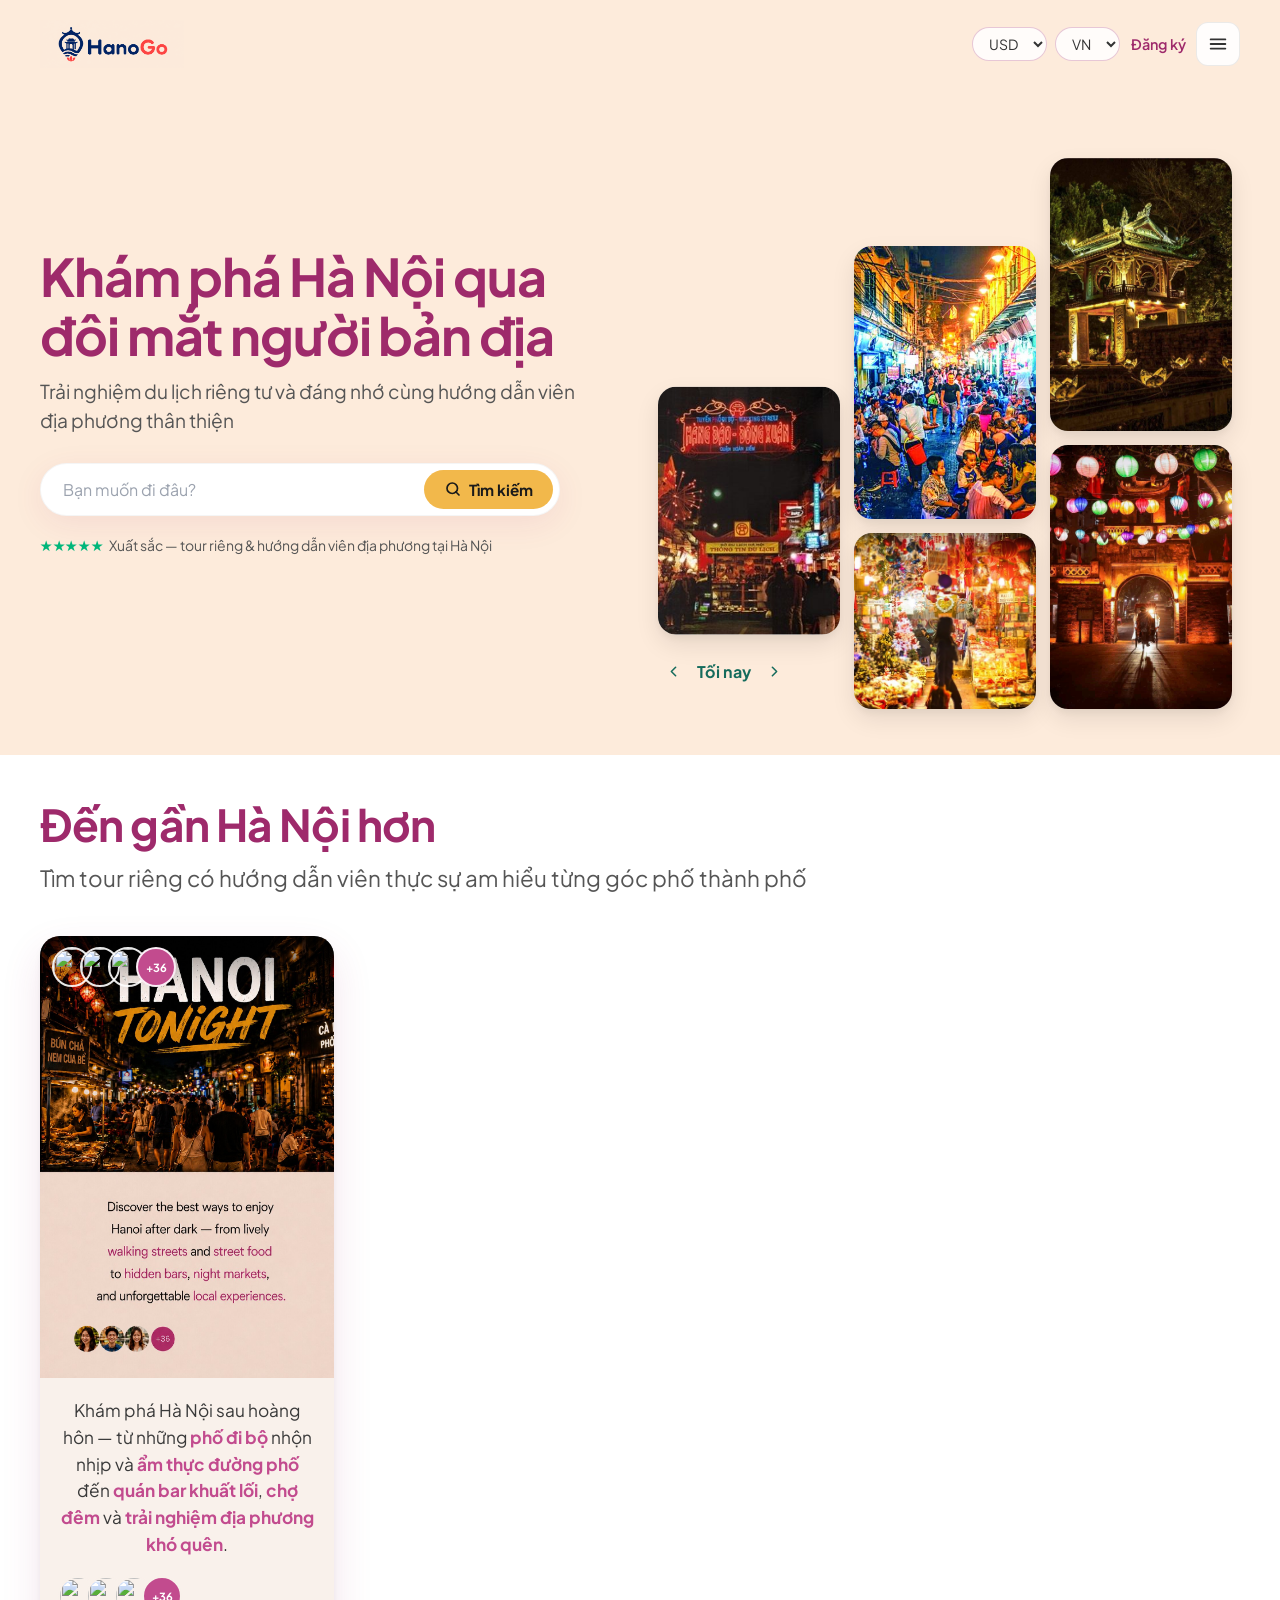
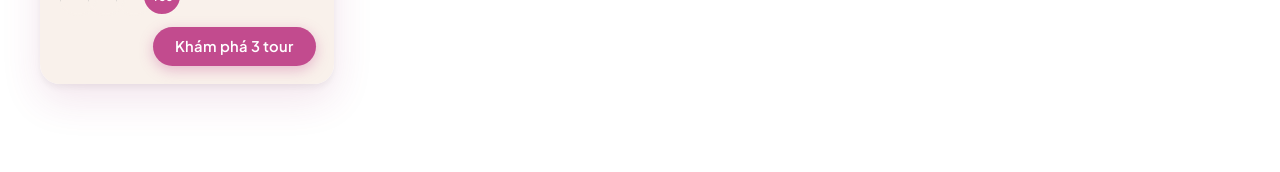
==== tourist/landing-pro1-vi.html @ 5912dd54 "Add Tourguide folder" ====
<!DOCTYPE html>
<html lang="vi">
  <head>
    <meta charset="UTF-8" />
    <meta name="viewport" content="width=device-width, initial-scale=1.0" />
    <title>Trải nghiệm địa phương Hà Nội | Tourguide</title>
    <link rel="preconnect" href="https://fonts.googleapis.com" />
    <link rel="preconnect" href="https://fonts.gstatic.com" crossorigin />
    <link
      href="https://fonts.googleapis.com/css2?family=Cormorant+Garamond:wght@600;700&family=Plus+Jakarta+Sans:wght@400;600;700&display=swap"
      rel="stylesheet"
    />
    <link rel="stylesheet" href="styles/landing-pro1.css" />
  </head>
  <body>
    <div id="wl-drawer" class="wl-drawer" aria-hidden="true">
      <div class="wl-drawer__panel" role="dialog" aria-label="Menu">
        <button type="button" class="wl-drawer__close" data-drawer-close>Đóng</button>
        <nav aria-label="Phụ">
          <a href="../tours.html">Tours</a>
          <a href="../contact.html">Liên hệ</a>
          <a href="../index.html">Trang chính (VI)</a>
          <a href="../index-en.html">Trang chính (EN)</a>
        </nav>
      </div>
    </div>

    <div class="wl-page">
      <header class="wl-header">
        <div class="wl-header__bar">
          <a class="wl-logo" href="../index.html" aria-label="Tourguide trang chủ">
            <img src="../logogoctrai/logo1.png" alt="Tourguide" width="180" height="48" />
          </a>
          <div class="wl-header__actions">
            <label class="visually-hidden" for="wl-currency">Tiền tệ</label>
            <select id="wl-currency" class="wl-currency" aria-label="Tiền tệ">
              <option value="usd">USD</option>
              <option value="eur">EUR</option>
              <option value="vnd">VND</option>
            </select>
            <label class="visually-hidden" for="wl-language">Ngôn ngữ</label>
            <select id="wl-language" class="wl-currency wl-language" aria-label="Ngôn ngữ">
              <option value="vn" selected>VN</option>
              <option value="en">EN</option>
            </select>
            <a class="wl-signup" href="../contact.html">Đăng ký</a>
            <button
              type="button"
              class="wl-menu-btn"
              aria-label="Mở menu"
              data-drawer-open
            >
              <svg viewBox="0 0 24 24" fill="none" stroke="currentColor" stroke-width="2" aria-hidden="true">
                <path d="M4 7h16M4 12h16M4 17h16" stroke-linecap="round" />
              </svg>
            </button>
          </div>
        </div>
      </header>

      <main class="wl-hero">
        <div class="wl-hero__top">
          <div class="wl-hero__grid">
          <div class="wl-hero__copy">
            <h1 class="wl-hero__title">Khám phá Hà Nội qua đôi mắt người bản địa</h1>
            <p class="wl-hero__lead">
              Trải nghiệm du lịch riêng tư và đáng nhớ cùng hướng dẫn viên địa phương thân thiện
            </p>
            <form class="wl-search" action="../tours.html" method="get" role="search">
              <input
                type="search"
                name="q"
                placeholder="Bạn muốn đi đâu?"
                aria-label="Tìm điểm đến"
                autocomplete="off"
              />
              <button type="submit" class="wl-search__btn">
                <svg viewBox="0 0 24 24" fill="none" stroke="currentColor" stroke-width="2.25" aria-hidden="true">
                  <circle cx="11" cy="11" r="7" />
                  <path d="M20 20l-4.3-4.3" stroke-linecap="round" />
                </svg>
                Tìm kiếm
              </button>
            </form>
            <p class="wl-trust">
              <span class="wl-trust__stars" aria-hidden="true">★★★★★</span>
              <span>Xuất sắc — tour riêng &amp; hướng dẫn viên địa phương tại Hà Nội</span>
            </p>
          </div>

          <div class="wl-visual" data-time-collage>
            <div class="wl-collage">
              <div class="wl-collage__media wl-collage__media--c1">
                <img data-collage-img src="../image/toinay/hn1.jpeg" alt="" />
              </div>
              <div class="wl-collage__mid-col">
                <div class="wl-collage__media wl-collage__media--c2t">
                  <img data-collage-img src="../image/toinay/hn2.jpg" alt="" />
                </div>
                <div class="wl-collage__media wl-collage__media--c2b">
                  <img data-collage-img src="../image/toinay/hn3.jpg" alt="" />
                </div>
              </div>
              <div class="wl-collage__media wl-collage__media--c3t">
                <img data-collage-img src="../image/toinay/hn4.jpg" alt="" />
              </div>
              <div class="wl-collage__media wl-collage__media--c3b">
                <img data-collage-img src="../image/toinay/hn5.jpg" alt="" />
              </div>
              <div class="wl-loc" role="group" aria-label="Chọn theo thời gian">
                <button type="button" class="wl-loc__chev" data-time-prev aria-label="Mục thời gian trước">
                  <svg viewBox="0 0 24 24" fill="none" stroke="currentColor" stroke-width="2.2" aria-hidden="true">
                    <path d="M15 18l-6-6 6-6" stroke-linecap="round" stroke-linejoin="round" />
                  </svg>
                </button>
                <span id="wl-time-label" class="wl-loc__label">Tối nay</span>
                <button type="button" class="wl-loc__chev" data-time-next aria-label="Mục thời gian kế">
                  <svg viewBox="0 0 24 24" fill="none" stroke="currentColor" stroke-width="2.2" aria-hidden="true">
                    <path d="M9 18l6-6-6-6" stroke-linecap="round" stroke-linejoin="round" />
                  </svg>
                </button>
              </div>
            </div>
          </div>
        </div>
        </div>

        <div class="wl-hero__bottom">
        <section class="wl-slogan" aria-labelledby="wl-slogan-heading">
          <h2 id="wl-slogan-heading" class="wl-slogan__title">Đến gần Hà Nội hơn</h2>
          <p class="wl-slogan__lead">
            Tìm tour riêng có hướng dẫn viên thực sự am hiểu từng góc phố thành phố
          </p>
        </section>

        <div class="wl-cards-row">
          <section class="wl-ct7" aria-label="Hà Nội tối nay — khung cảnh HN7">
            <article class="wl-ct7__card">
              <div class="wl-ct7__media">
                <div class="wl-ct7__top-bar">
                  <div class="wl-ct7__avatars">
                    <img src="https://i.pravatar.cc/80?img=47" alt="" width="40" height="40" />
                    <img src="https://i.pravatar.cc/80?img=33" alt="" width="40" height="40" />
                    <img src="https://i.pravatar.cc/80?img=45" alt="" width="40" height="40" />
                    <span class="wl-ct7__avatar-more" aria-hidden="true">+36</span>
                  </div>
                </div>
                <img
                  class="wl-ct7__img"
                  src="../image/toinay/hn7.jpg"
                  alt="Hà Nội về đêm — phố đèn, nhịp tối"
                  width="640"
                  height="800"
                />
              </div>
              <div class="wl-ct7__body">
                <p class="wl-ct7__copy">
                  Khám phá Hà Nội sau hoàng hôn — từ những
                  <strong>phố đi bộ</strong> nhộn nhịp và <strong>ẩm thực đường phố</strong> đến
                  <strong>quán bar khuất lối</strong>, <strong>chợ đêm</strong> và
                  <strong>trải nghiệm địa phương khó quên</strong>.
                </p>
                <div class="wl-ct7__footer">
                  <div class="wl-ct7__avatars">
                    <img src="https://i.pravatar.cc/80?img=22" alt="" width="40" height="40" />
                    <img src="https://i.pravatar.cc/80?img=36" alt="" width="40" height="40" />
                    <img src="https://i.pravatar.cc/80?img=41" alt="" width="40" height="40" />
                    <span class="wl-ct7__avatar-more" aria-hidden="true">+36</span>
                  </div>
                  <a class="wl-ct7__btn" href="../../Tourguide/explore-hn7-tonight-vi.html">Khám phá 3 tour</a>
                </div>
              </div>
            </article>
          </section>
        </div>

        </div>
      </main>

    </div>

    <style>
      .visually-hidden {
        position: absolute;
        width: 1px;
        height: 1px;
        padding: 0;
        margin: -1px;
        overflow: hidden;
        clip: rect(0, 0, 0, 0);
        white-space: nowrap;
        border: 0;
      }
    </style>
    <script>
      (function () {
        var drawer = document.getElementById("wl-drawer");
        var openBtn = document.querySelector("[data-drawer-open]");
        var closeBtn = drawer && drawer.querySelector("[data-drawer-close]");
        if (!drawer || !openBtn || !closeBtn) return;
        function openDrawer() {
          drawer.classList.add("is-open");
          drawer.setAttribute("aria-hidden", "false");
        }
        function closeDrawer() {
          drawer.classList.remove("is-open");
          drawer.setAttribute("aria-hidden", "true");
        }
        openBtn.addEventListener("click", openDrawer);
        closeBtn.addEventListener("click", closeDrawer);
        drawer.addEventListener("click", function (e) {
          if (e.target === drawer) closeDrawer();
        });
        document.addEventListener("keydown", function (e) {
          if (e.key === "Escape") closeDrawer();
        });
      })();
    </script>
    <script>
      (function () {
        var langSel = document.getElementById("wl-language");
        if (!langSel) return;
        langSel.addEventListener("change", function () {
          if (langSel.value === "en") {
            window.location.href = "landing-pro1.html";
          }
        });
      })();
    </script>
    <script src="scripts/time-collage-vi.js"></script>
  </body>
</html>
---- tourist/styles/landing-pro1.css ----
/* Withlocals-inspired landing — colors match reference: cream bg, magenta headline */

:root {
  /* Sampled from logo1.png border — matches logo canvas so no visible seam */
  --wl-cream: #fdebdb;
  --wl-magenta: #9e2a6b;
  --wl-body: #555555;
  --wl-search-bg: #ffffff;
  --wl-placeholder: #9ca3af;
  --wl-gold: #f2b84b;
  --wl-gold-text: #1a1a1a;
  --wl-pin: #2d8a5c;
  /* Location strip (withlocals-style Amsterdam bar): dark green text + chevrons */
  --wl-loc-green: #156b5c;
  --wl-ct7-cream: #f9f1eb;
  --wl-cta-pill: #c24b8e;
  /* Thẻ promo dưới slogan (HN7, ~70% width gốc) */
  --wl-promo-card-max: 294px;
}

*,
*::before,
*::after {
  box-sizing: border-box;
}

body {
  margin: 0;
  font-family: "Plus Jakarta Sans", system-ui, -apple-system, "Segoe UI", Roboto, sans-serif;
  color: var(--wl-body);
  background: var(--wl-cream);
  min-height: 100vh;
}

.wl-page {
  min-height: 100vh;
  display: flex;
  flex-direction: column;
}

/* Header */
.wl-header {
  position: relative;
  z-index: 10;
  padding: 1rem 1.5rem 0;
}

@media (min-width: 900px) {
  .wl-header {
    padding: 1.25rem 2.5rem 0;
  }
}

.wl-header__bar {
  max-width: 1280px;
  margin: 0 auto;
  display: flex;
  align-items: center;
  justify-content: space-between;
  gap: 1rem;
}

.wl-logo {
  display: flex;
  align-items: center;
  text-decoration: none;
  color: inherit;
  flex-shrink: 0;
}

.wl-logo img {
  display: block;
  height: clamp(36px, 5vw, 48px);
  width: auto;
  object-fit: contain;
}

.wl-header__actions {
  display: flex;
  align-items: center;
  gap: 0.65rem;
}

.wl-currency {
  border: 1px solid rgba(158, 42, 107, 0.25);
  background: rgba(255, 255, 255, 0.85);
  border-radius: 999px;
  padding: 0.4rem 0.75rem;
  font: inherit;
  font-size: 0.875rem;
  color: #333;
  cursor: pointer;
}

.wl-signup {
  font-size: 0.9rem;
  font-weight: 600;
  color: var(--wl-magenta);
  text-decoration: none;
  white-space: nowrap;
}

.wl-language {
  margin-left: calc(8px - 0.65rem);
}

.wl-language option {
  background: #ffffff;
  color: #333;
}

.wl-language option:checked {
  background: var(--wl-magenta);
  color: #ffffff;
}

.wl-signup:hover {
  text-decoration: underline;
}

.wl-menu-btn {
  display: inline-flex;
  align-items: center;
  justify-content: center;
  width: 44px;
  height: 44px;
  border-radius: 12px;
  border: 1px solid rgba(0, 0, 0, 0.08);
  background: rgba(255, 255, 255, 0.9);
  cursor: pointer;
  color: #333;
}

.wl-menu-btn:hover {
  background: #fff;
}

.wl-menu-btn svg {
  width: 22px;
  height: 22px;
}

/* Hero: phần trên nền kem; từ slogan trở xuống nền trắng thuần */
.wl-hero {
  flex: 1;
  display: flex;
  flex-direction: column;
  padding: 0;
  background: transparent;
}

.wl-hero__top {
  background: var(--wl-cream);
  padding: 1.75rem 1.5rem 2.5rem;
}

.wl-hero__bottom {
  flex: 1;
  background: #ffffff;
  padding: 1.5rem 1.5rem 3rem;
}

@media (min-width: 900px) {
  .wl-hero__top {
    padding: 2.5rem 2.5rem 3rem;
  }

  .wl-hero__bottom {
    padding: 1.75rem 2.5rem 4rem;
  }
}

.wl-hero__grid {
  max-width: 1280px;
  margin: 0 auto;
  display: grid;
  gap: 2.5rem;
  align-items: center;
}

@media (min-width: 900px) {
  .wl-hero__grid {
    grid-template-columns: minmax(0, 1fr) minmax(320px, 1.05fr);
    gap: 3rem;
  }
}

.wl-hero__copy {
  max-width: 560px;
}

.wl-hero__title {
  margin: 0 0 0.85rem;
  font-size: clamp(2rem, 4.5vw, 3.25rem);
  font-weight: 700;
  line-height: 1.12;
  letter-spacing: -0.02em;
  color: var(--wl-magenta);
}

/* Second slogan line: same role as reference sub-headline (dark grey, not magenta) */
.wl-hero__lead {
  margin: 0 0 1.75rem;
  font-size: clamp(1.05rem, 1.5vw, 1.35rem);
  font-weight: 400;
  line-height: 1.5;
  color: var(--wl-body);
  max-width: 28em;
}

.wl-search {
  display: flex;
  align-items: stretch;
  background: var(--wl-search-bg);
  border-radius: 999px;
  padding: 0.35rem 0.35rem 0.35rem 1.25rem;
  box-shadow: 0 8px 32px rgba(158, 42, 107, 0.08);
  border: 1px solid rgba(0, 0, 0, 0.04);
  max-width: 520px;
}

.wl-search input {
  flex: 1;
  min-width: 0;
  border: 0;
  background: transparent;
  font: inherit;
  font-size: 1rem;
  color: #222;
  outline: none;
}

.wl-search input::placeholder {
  color: var(--wl-placeholder);
}

.wl-search__btn {
  display: inline-flex;
  align-items: center;
  gap: 0.45rem;
  border: 0;
  border-radius: 999px;
  padding: 0.65rem 1.25rem;
  background: var(--wl-gold);
  color: var(--wl-gold-text);
  font: inherit;
  font-weight: 700;
  font-size: 0.95rem;
  cursor: pointer;
  white-space: nowrap;
}

.wl-search__btn:hover {
  filter: brightness(1.03);
}

.wl-search__btn svg {
  width: 18px;
  height: 18px;
  flex-shrink: 0;
}

.wl-trust {
  margin-top: 1.25rem;
  font-size: 0.875rem;
  color: var(--wl-body);
  display: flex;
  flex-wrap: wrap;
  align-items: center;
  gap: 0.35rem;
}

.wl-trust__stars {
  color: #00b67a;
  letter-spacing: 0.05em;
}

/* Slogan trong dải trắng */
.wl-slogan {
  max-width: 1280px;
  margin: 0 auto;
  padding: 0.75rem 0 2rem;
}

@media (min-width: 900px) {
  .wl-slogan {
    padding: 1rem 0 2.25rem;
  }
}

.wl-slogan__title {
  margin: 0 0 0.75rem;
  font-size: clamp(1.95rem, 3.6vw, 2.75rem);
  font-weight: 700;
  line-height: 1.14;
  letter-spacing: -0.02em;
  color: var(--wl-magenta);
}

.wl-slogan__lead {
  margin: 0;
  max-width: 36em;
  font-size: clamp(1.15rem, 1.9vw, 1.4rem);
  font-weight: 400;
  line-height: 1.55;
  color: var(--wl-body);
}

/* Promo row: một thẻ ảnh + nút Explore (HN7) */
.wl-cards-row {
  max-width: 1280px;
  margin: 0 auto;
  display: grid;
  grid-template-columns: minmax(0, var(--wl-promo-card-max));
  gap: clamp(1rem, 2.5vw, 1.75rem);
  align-items: start;
  justify-content: start;
  padding: 0.25rem 0 1.5rem;
}

.wl-cards-row > .wl-ct7 {
  margin: 0;
  padding: 0;
  min-width: 0;
  display: flex;
  flex-direction: column;
}

.wl-cards-row .wl-ct7__card {
  flex: 0 1 auto;
  min-height: 0;
}

.wl-ct7 {
  max-width: none;
}

.wl-ct7__card {
  width: 100%;
  max-width: none;
  margin: 0;
  flex: 1 1 auto;
  min-height: 100%;
  display: flex;
  flex-direction: column;
  border-radius: 20px;
  overflow: hidden;
  background: #fff;
  box-shadow:
    0 4px 6px rgba(0, 0, 0, 0.05),
    0 16px 40px rgba(158, 42, 107, 0.12);
}

.wl-ct7__media {
  position: relative;
  overflow: hidden;
}

.wl-ct7__top-bar {
  position: absolute;
  top: 0;
  left: 0;
  right: 0;
  z-index: 2;
  padding: 0.65rem 0.75rem;
  background: linear-gradient(180deg, rgba(0, 0, 0, 0.5) 0%, rgba(0, 0, 0, 0.08) 72%, transparent 100%);
  pointer-events: none;
}

.wl-ct7__top-bar .wl-ct7__avatars {
  pointer-events: auto;
}

.wl-cards-row .wl-ct7__body {
  flex: 0 1 auto;
}

.wl-ct7__img {
  width: 100%;
  height: auto;
  display: block;
}

.wl-ct7__body {
  flex: 0 1 auto;
  display: flex;
  flex-direction: column;
  background: var(--wl-ct7-cream);
  padding: 1.2rem 1.15rem 1.1rem;
}

.wl-ct7__copy {
  margin: 0 0 1.15rem;
  text-align: center;
  font-size: clamp(0.98rem, 1.65vw, 1.08rem);
  line-height: 1.55;
  color: #3a3a3a;
}

.wl-ct7__copy strong {
  font-weight: 700;
  color: var(--wl-cta-pill);
}

.wl-ct7__footer {
  display: flex;
  flex-wrap: wrap;
  align-items: center;
  justify-content: space-between;
  gap: 0.65rem 0.85rem;
}

.wl-ct7__footer .wl-ct7__btn {
  margin-left: auto;
  flex-shrink: 0;
}

.wl-ct7__avatars {
  display: flex;
  flex-wrap: wrap;
  align-items: center;
}

.wl-ct7__avatars img {
  width: 40px;
  height: 40px;
  border-radius: 50%;
  object-fit: cover;
  margin-left: -12px;
}

.wl-ct7__top-bar .wl-ct7__avatars img {
  border: 2px solid rgba(255, 255, 255, 0.9);
}

.wl-ct7__body .wl-ct7__avatars img {
  border: 2px solid var(--wl-ct7-cream);
}

.wl-ct7__avatars img:first-child {
  margin-left: 0;
}

.wl-ct7__avatar-more {
  flex-shrink: 0;
  width: 40px;
  height: 40px;
  margin-left: -12px;
  border-radius: 50%;
  background: var(--wl-cta-pill);
  color: #fff;
  font-size: 0.7rem;
  font-weight: 700;
  display: flex;
  align-items: center;
  justify-content: center;
}

.wl-ct7__top-bar .wl-ct7__avatar-more {
  border: 2px solid rgba(255, 255, 255, 0.9);
}

.wl-ct7__body .wl-ct7__avatar-more {
  border: 2px solid var(--wl-ct7-cream);
}

.wl-ct7__btn {
  display: inline-flex;
  align-items: center;
  justify-content: center;
  margin-left: 0;
  padding: 0.68rem 1.4rem;
  border-radius: 999px;
  background: var(--wl-cta-pill);
  color: #ffffff;
  font: inherit;
  font-weight: 600;
  font-size: 0.92rem;
  text-decoration: none;
  white-space: nowrap;
  box-shadow: 0 4px 14px rgba(194, 75, 142, 0.35);
}

.wl-ct7__btn:hover {
  filter: brightness(1.06);
}

.wl-ct7__btn:focus-visible {
  outline: 2px solid var(--wl-magenta);
  outline-offset: 3px;
}

@media (max-width: 380px) {
  .wl-ct7__footer {
    flex-direction: column;
    align-items: stretch;
  }

  .wl-ct7__footer .wl-ct7__btn {
    margin-left: 0;
    width: 100%;
    justify-content: center;
  }
}

/* Collage + thanh Tonight: lưới 3 cột — hàng 3 chỉ cột 1 (dưới ảnh trái, ngang đáy ảnh giữa/phải) */
.wl-visual {
  position: relative;
  z-index: 0;
  justify-self: center;
  width: 100%;
  max-width: 720px;
  overflow: visible;
  transform: translateY(40px);
  /* Nền kem → trắng: dùng chung gradient của .wl-hero (một nguồn) để tránh vệt kem lệch phía dưới khối ảnh */
  background: transparent;
  padding: 0.35rem 0.35rem 0;
  border-radius: 0;
}

@media (min-width: 900px) {
  .wl-visual {
    justify-self: end;
    max-width: min(820px, 56vw);
    padding: 0.45rem 0.5rem 0;
  }
}

.wl-collage {
  --wl-stack-gap: clamp(10px, 1.8vw, 14px);
  display: grid;
  grid-template-columns: repeat(3, minmax(0, 1fr));
  grid-template-rows: auto auto auto;
  gap: var(--wl-stack-gap);
  align-items: start;
  max-width: 760px;
  margin: 0 auto;
  padding: 0.2rem 0 clamp(10px, 2vw, 24px);
}

@media (min-width: 900px) {
  .wl-collage {
    --wl-stack-gap: 14px;
  }
}

/* Ảnh 1: span 2 hàng nhưng kích thước như cũ (3/4.1 + đẩy lên ½), neo đáy ô */
.wl-collage__media--c1 {
  grid-column: 1;
  grid-row: 1 / 3;
  align-self: end;
  justify-self: stretch;
  width: 100%;
  max-width: 100%;
  aspect-ratio: 3 / 4.1;
  height: auto;
  min-height: 0;
  transform: translateY(calc(-50% + 50px));
}

/* Cột giữa: stretch full 2 hàng (override align-items:start của lưới) để đáy khối = đáy hàng 2; flex-end + gap như cột phải */
.wl-collage__mid-col {
  grid-column: 2;
  grid-row: 1 / 3;
  align-self: stretch;
  display: flex;
  flex-direction: column;
  justify-content: flex-end;
  align-items: stretch;
  gap: var(--wl-stack-gap);
  min-height: 0;
}

.wl-collage__media--c2t {
  width: 100%;
  aspect-ratio: 3 / 4.5;
  flex-shrink: 0;
}

/* Cao còn 2/3 so với 3/4.35 (cùng width); đáy neo theo khối flex */
.wl-collage__media--c2b {
  align-self: center;
  width: calc(100% * 2 / 3);
  max-width: 100%;
  aspect-ratio: 30 / 29;
  flex-shrink: 0;
}

.wl-collage__media--c3t {
  grid-column: 3;
  grid-row: 1;
}

.wl-collage__media--c3b {
  grid-column: 3;
  grid-row: 2;
  align-self: end;
}

.wl-collage__media {
  position: relative;
  width: 100%;
  flex-shrink: 0;
  border-radius: 18px;
  overflow: hidden;
  box-shadow:
    0 4px 6px rgba(0, 0, 0, 0.04),
    0 10px 24px rgba(0, 0, 0, 0.09);
  background: #fff;
  isolation: isolate;
}

.wl-collage__media--c3t {
  aspect-ratio: 3 / 4.5;
}

.wl-collage__media--c3b {
  aspect-ratio: 3 / 4.35;
}

.wl-collage__media img {
  position: absolute;
  inset: 0;
  width: 100%;
  height: 100%;
  object-fit: cover;
  display: block;
}

@media (max-width: 640px) {
  .wl-collage {
    --wl-stack-gap: 8px;
    padding-bottom: 12px;
  }
}

/* Tonight: dưới ảnh trái, cùng hàng lưới ngay dưới đáy ảnh giữa & phải */
.wl-loc {
  grid-column: 1;
  grid-row: 3;
  align-self: start;
  justify-self: stretch;
  transform: translateY(-70px);
  /* Đối trừ layout vs transform: tránh ~70px hở nền kem cuối lưới */
  margin-bottom: -70px;
  display: flex;
  align-items: center;
  justify-content: flex-start;
  flex-wrap: wrap;
  gap: 0.35rem 0.45rem;
  margin-top: 0;
  margin-left: 0;
  margin-right: 0;
  padding: 0.15rem 0 0.35rem;
  background: transparent;
}

.wl-loc__chev {
  display: inline-flex;
  align-items: center;
  justify-content: center;
  width: 2rem;
  height: 2rem;
  padding: 0;
  border: 0;
  background: transparent;
  color: var(--wl-loc-green);
  cursor: pointer;
  border-radius: 6px;
  flex-shrink: 0;
}

.wl-loc__chev:hover {
  background: rgba(21, 107, 92, 0.08);
}

.wl-loc__chev:focus-visible {
  outline: 2px solid var(--wl-loc-green);
  outline-offset: 2px;
}

.wl-loc__chev svg {
  width: 17px;
  height: 17px;
}

.wl-loc__pin {
  color: var(--wl-loc-green);
  display: inline-flex;
  flex-shrink: 0;
}

.wl-loc__pin svg {
  width: 18px;
  height: 18px;
}

.wl-loc__label {
  font-size: 1rem;
  font-weight: 700;
  color: var(--wl-loc-green);
  letter-spacing: 0.02em;
}

/* Mobile menu panel */
.wl-drawer {
  position: fixed;
  inset: 0;
  background: rgba(0, 0, 0, 0.35);
  opacity: 0;
  pointer-events: none;
  transition: opacity 0.2s ease;
  z-index: 100;
}

.wl-drawer.is-open {
  opacity: 1;
  pointer-events: auto;
}

.wl-drawer__panel {
  position: absolute;
  top: 0;
  right: 0;
  width: min(300px, 88vw);
  height: 100%;
  background: #fff;
  padding: 1.25rem;
  transform: translateX(100%);
  transition: transform 0.25s ease;
  box-shadow: -8px 0 32px rgba(0, 0, 0, 0.12);
}

.wl-drawer.is-open .wl-drawer__panel {
  transform: translateX(0);
}

.wl-drawer__close {
  margin-bottom: 1rem;
  border: 0;
  background: transparent;
  font: inherit;
  font-weight: 600;
  cursor: pointer;
  color: var(--wl-magenta);
}

.wl-drawer nav {
  display: flex;
  flex-direction: column;
  gap: 0.75rem;
}

.wl-drawer a {
  color: #333;
  text-decoration: none;
  font-weight: 600;
}

.wl-drawer a:hover {
  color: var(--wl-magenta);
}
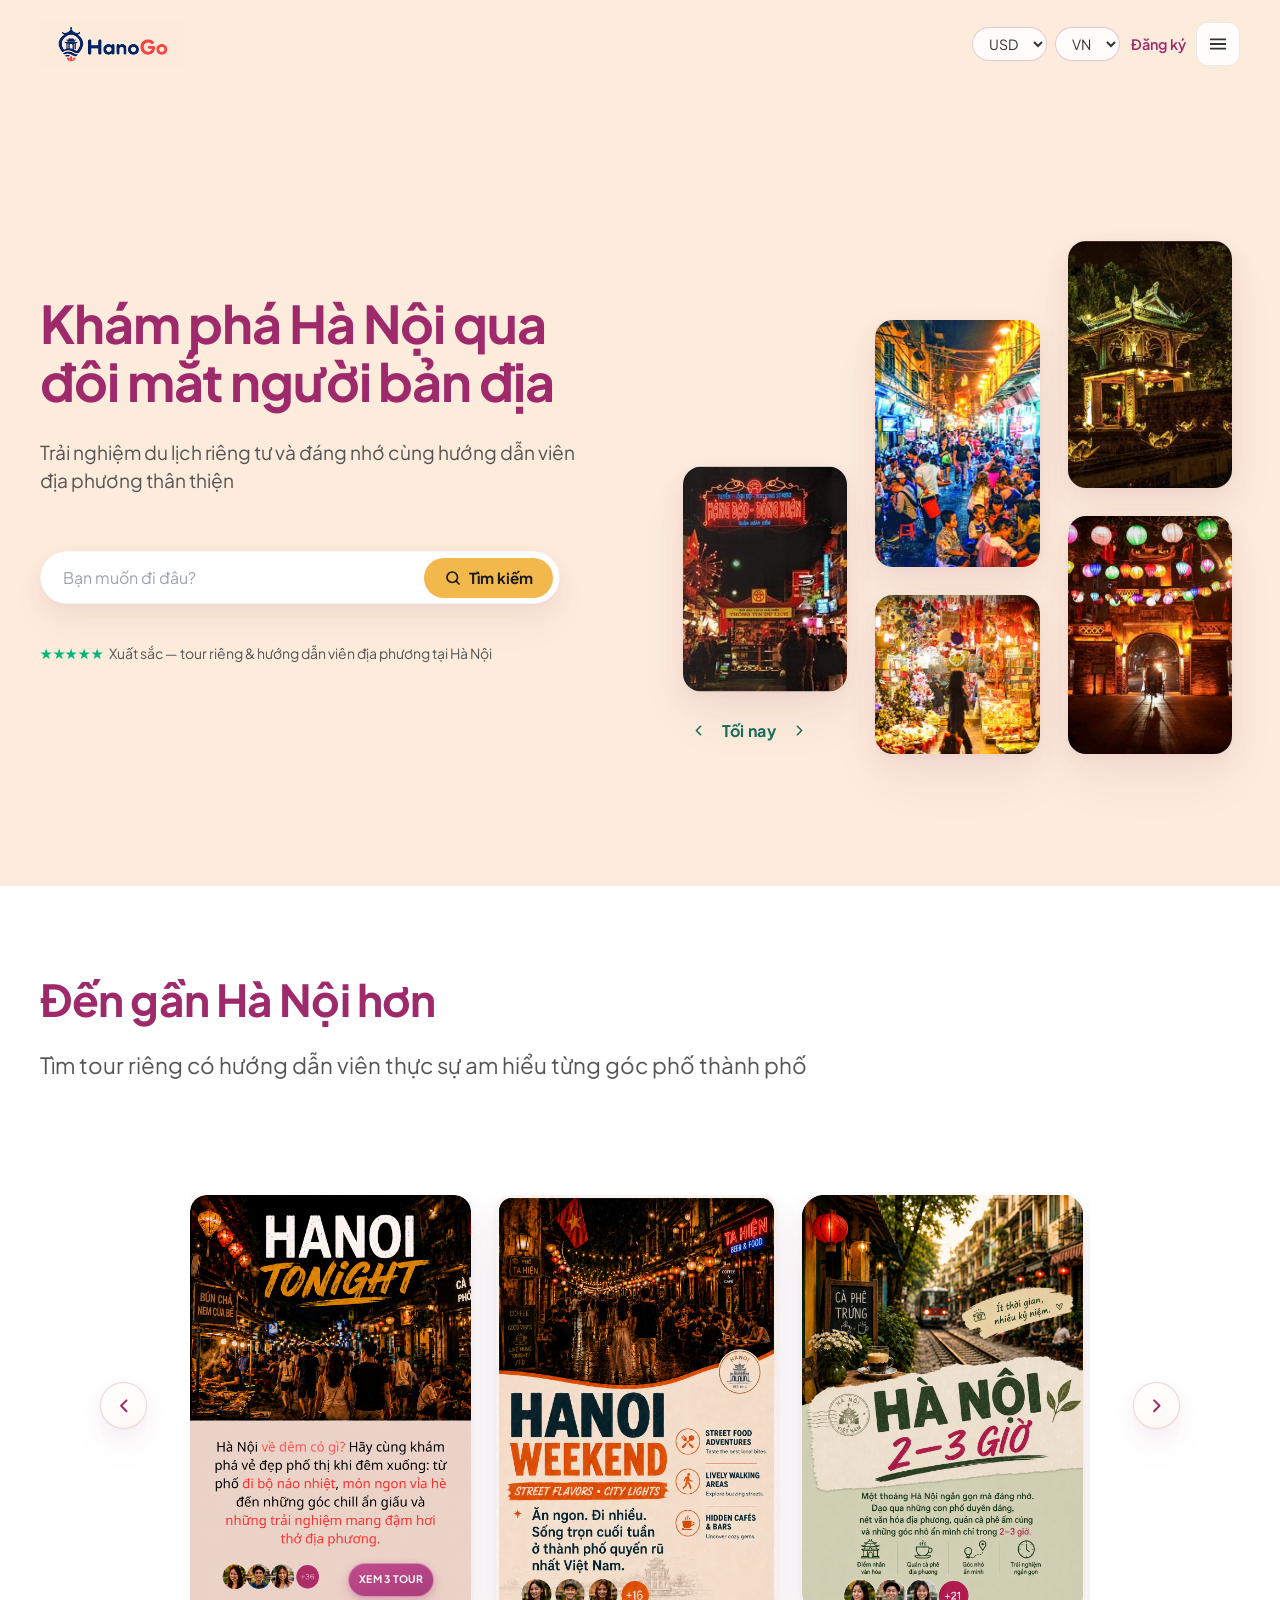
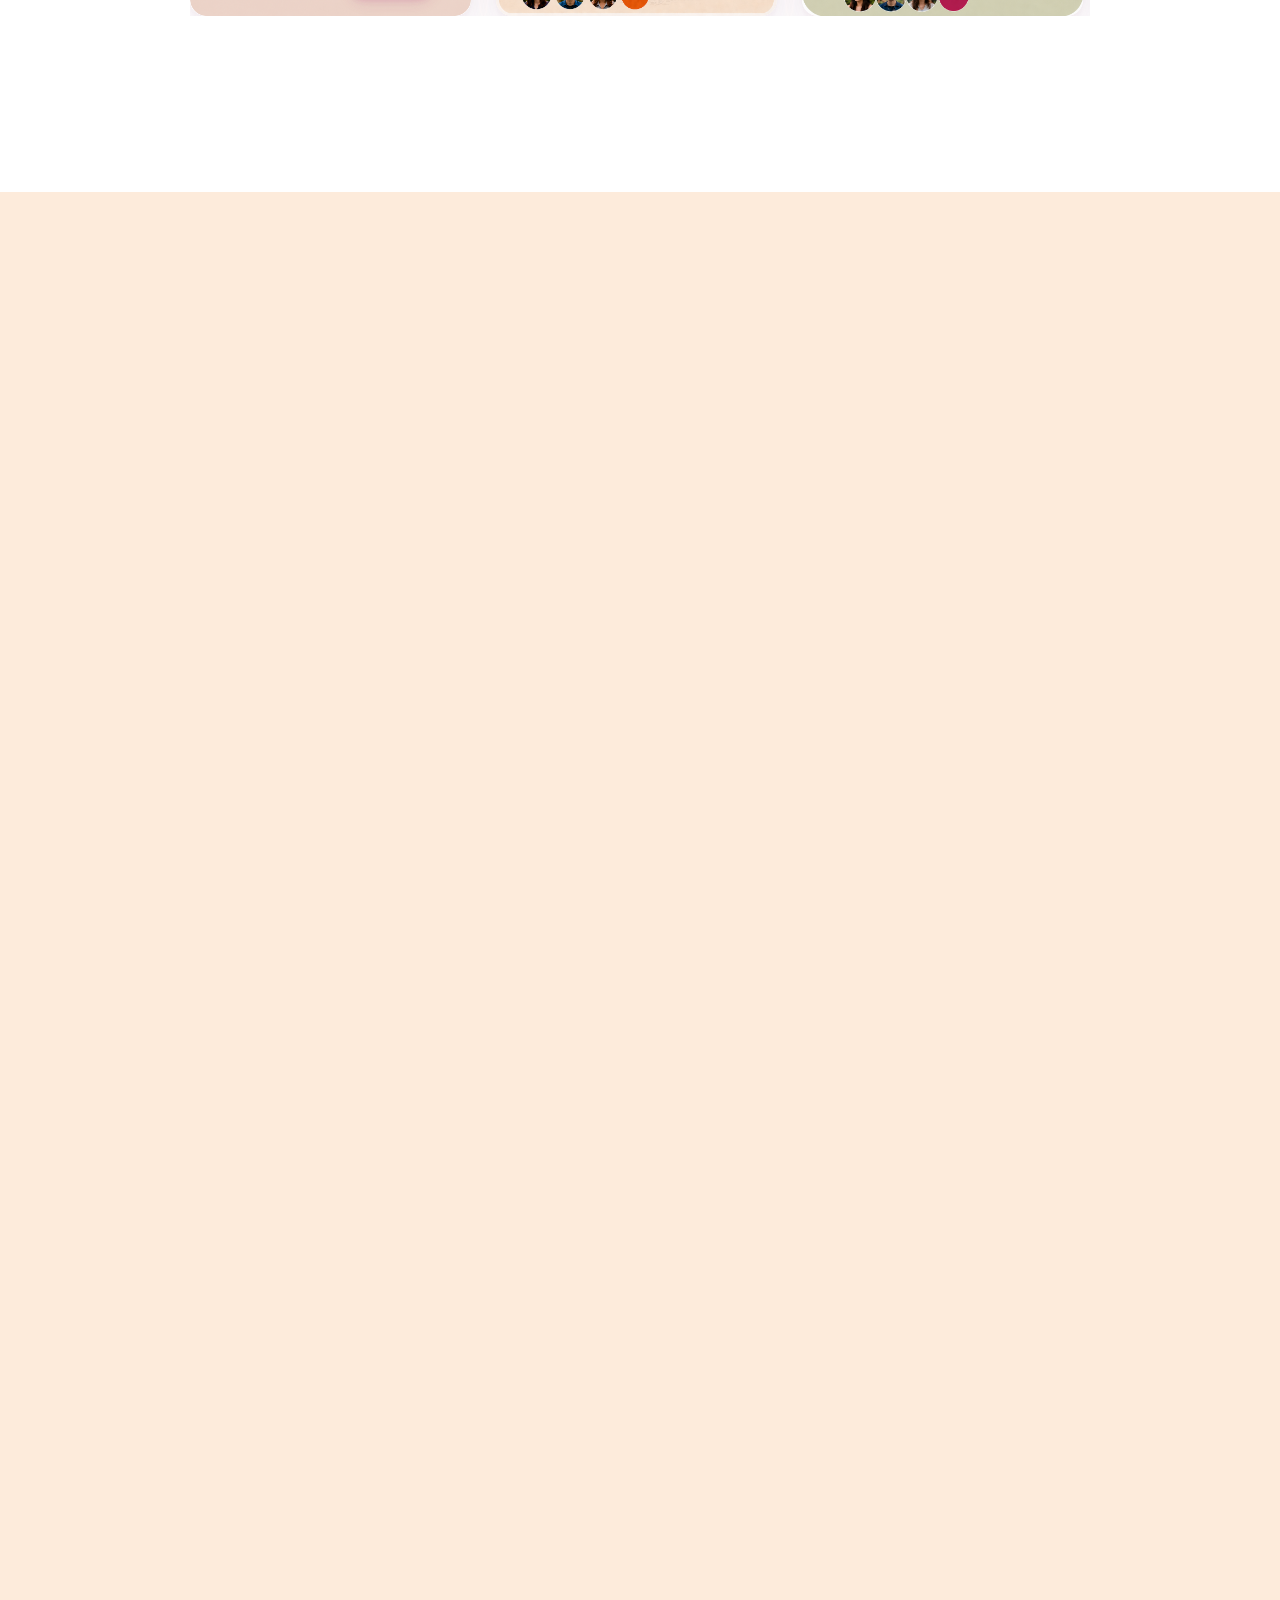
==== commit a85ca5ed: "Commit đầu tiên: Thêm folder Tourist" ====
--- a/tourist/landing-pro1-vi.html
+++ b/tourist/landing-pro1-vi.html
@@ -2,231 +2,11 @@
 <html lang="vi">
   <head>
     <meta charset="UTF-8" />
-    <meta name="viewport" content="width=device-width, initial-scale=1.0" />
-    <title>Trải nghiệm địa phương Hà Nội | Tourguide</title>
-    <link rel="preconnect" href="https://fonts.googleapis.com" />
-    <link rel="preconnect" href="https://fonts.gstatic.com" crossorigin />
-    <link
-      href="https://fonts.googleapis.com/css2?family=Cormorant+Garamond:wght@600;700&family=Plus+Jakarta+Sans:wght@400;600;700&display=swap"
-      rel="stylesheet"
-    />
-    <link rel="stylesheet" href="styles/landing-pro1.css" />
+    <title>Chuyển hướng…</title>
+    <meta http-equiv="refresh" content="0; url=../landing-pro1-vi.html" />
+    <link rel="canonical" href="../landing-pro1-vi.html" />
   </head>
   <body>
-    <div id="wl-drawer" class="wl-drawer" aria-hidden="true">
-      <div class="wl-drawer__panel" role="dialog" aria-label="Menu">
-        <button type="button" class="wl-drawer__close" data-drawer-close>Đóng</button>
-        <nav aria-label="Phụ">
-          <a href="../tours.html">Tours</a>
-          <a href="../contact.html">Liên hệ</a>
-          <a href="../index.html">Trang chính (VI)</a>
-          <a href="../index-en.html">Trang chính (EN)</a>
-        </nav>
-      </div>
-    </div>
-
-    <div class="wl-page">
-      <header class="wl-header">
-        <div class="wl-header__bar">
-          <a class="wl-logo" href="../index.html" aria-label="Tourguide trang chủ">
-            <img src="../logogoctrai/logo1.png" alt="Tourguide" width="180" height="48" />
-          </a>
-          <div class="wl-header__actions">
-            <label class="visually-hidden" for="wl-currency">Tiền tệ</label>
-            <select id="wl-currency" class="wl-currency" aria-label="Tiền tệ">
-              <option value="usd">USD</option>
-              <option value="eur">EUR</option>
-              <option value="vnd">VND</option>
-            </select>
-            <label class="visually-hidden" for="wl-language">Ngôn ngữ</label>
-            <select id="wl-language" class="wl-currency wl-language" aria-label="Ngôn ngữ">
-              <option value="vn" selected>VN</option>
-              <option value="en">EN</option>
-            </select>
-            <a class="wl-signup" href="../contact.html">Đăng ký</a>
-            <button
-              type="button"
-              class="wl-menu-btn"
-              aria-label="Mở menu"
-              data-drawer-open
-            >
-              <svg viewBox="0 0 24 24" fill="none" stroke="currentColor" stroke-width="2" aria-hidden="true">
-                <path d="M4 7h16M4 12h16M4 17h16" stroke-linecap="round" />
-              </svg>
-            </button>
-          </div>
-        </div>
-      </header>
-
-      <main class="wl-hero">
-        <div class="wl-hero__top">
-          <div class="wl-hero__grid">
-          <div class="wl-hero__copy">
-            <h1 class="wl-hero__title">Khám phá Hà Nội qua đôi mắt người bản địa</h1>
-            <p class="wl-hero__lead">
-              Trải nghiệm du lịch riêng tư và đáng nhớ cùng hướng dẫn viên địa phương thân thiện
-            </p>
-            <form class="wl-search" action="../tours.html" method="get" role="search">
-              <input
-                type="search"
-                name="q"
-                placeholder="Bạn muốn đi đâu?"
-                aria-label="Tìm điểm đến"
-                autocomplete="off"
-              />
-              <button type="submit" class="wl-search__btn">
-                <svg viewBox="0 0 24 24" fill="none" stroke="currentColor" stroke-width="2.25" aria-hidden="true">
-                  <circle cx="11" cy="11" r="7" />
-                  <path d="M20 20l-4.3-4.3" stroke-linecap="round" />
-                </svg>
-                Tìm kiếm
-              </button>
-            </form>
-            <p class="wl-trust">
-              <span class="wl-trust__stars" aria-hidden="true">★★★★★</span>
-              <span>Xuất sắc — tour riêng &amp; hướng dẫn viên địa phương tại Hà Nội</span>
-            </p>
-          </div>
-
-          <div class="wl-visual" data-time-collage>
-            <div class="wl-collage">
-              <div class="wl-collage__media wl-collage__media--c1">
-                <img data-collage-img src="../image/toinay/hn1.jpeg" alt="" />
-              </div>
-              <div class="wl-collage__mid-col">
-                <div class="wl-collage__media wl-collage__media--c2t">
-                  <img data-collage-img src="../image/toinay/hn2.jpg" alt="" />
-                </div>
-                <div class="wl-collage__media wl-collage__media--c2b">
-                  <img data-collage-img src="../image/toinay/hn3.jpg" alt="" />
-                </div>
-              </div>
-              <div class="wl-collage__media wl-collage__media--c3t">
-                <img data-collage-img src="../image/toinay/hn4.jpg" alt="" />
-              </div>
-              <div class="wl-collage__media wl-collage__media--c3b">
-                <img data-collage-img src="../image/toinay/hn5.jpg" alt="" />
-              </div>
-              <div class="wl-loc" role="group" aria-label="Chọn theo thời gian">
-                <button type="button" class="wl-loc__chev" data-time-prev aria-label="Mục thời gian trước">
-                  <svg viewBox="0 0 24 24" fill="none" stroke="currentColor" stroke-width="2.2" aria-hidden="true">
-                    <path d="M15 18l-6-6 6-6" stroke-linecap="round" stroke-linejoin="round" />
-                  </svg>
-                </button>
-                <span id="wl-time-label" class="wl-loc__label">Tối nay</span>
-                <button type="button" class="wl-loc__chev" data-time-next aria-label="Mục thời gian kế">
-                  <svg viewBox="0 0 24 24" fill="none" stroke="currentColor" stroke-width="2.2" aria-hidden="true">
-                    <path d="M9 18l6-6-6-6" stroke-linecap="round" stroke-linejoin="round" />
-                  </svg>
-                </button>
-              </div>
-            </div>
-          </div>
-        </div>
-        </div>
-
-        <div class="wl-hero__bottom">
-        <section class="wl-slogan" aria-labelledby="wl-slogan-heading">
-          <h2 id="wl-slogan-heading" class="wl-slogan__title">Đến gần Hà Nội hơn</h2>
-          <p class="wl-slogan__lead">
-            Tìm tour riêng có hướng dẫn viên thực sự am hiểu từng góc phố thành phố
-          </p>
-        </section>
-
-        <div class="wl-cards-row">
-          <section class="wl-ct7" aria-label="Hà Nội tối nay — khung cảnh HN7">
-            <article class="wl-ct7__card">
-              <div class="wl-ct7__media">
-                <div class="wl-ct7__top-bar">
-                  <div class="wl-ct7__avatars">
-                    <img src="https://i.pravatar.cc/80?img=47" alt="" width="40" height="40" />
-                    <img src="https://i.pravatar.cc/80?img=33" alt="" width="40" height="40" />
-                    <img src="https://i.pravatar.cc/80?img=45" alt="" width="40" height="40" />
-                    <span class="wl-ct7__avatar-more" aria-hidden="true">+36</span>
-                  </div>
-                </div>
-                <img
-                  class="wl-ct7__img"
-                  src="../image/toinay/hn7.jpg"
-                  alt="Hà Nội về đêm — phố đèn, nhịp tối"
-                  width="640"
-                  height="800"
-                />
-              </div>
-              <div class="wl-ct7__body">
-                <p class="wl-ct7__copy">
-                  Khám phá Hà Nội sau hoàng hôn — từ những
-                  <strong>phố đi bộ</strong> nhộn nhịp và <strong>ẩm thực đường phố</strong> đến
-                  <strong>quán bar khuất lối</strong>, <strong>chợ đêm</strong> và
-                  <strong>trải nghiệm địa phương khó quên</strong>.
-                </p>
-                <div class="wl-ct7__footer">
-                  <div class="wl-ct7__avatars">
-                    <img src="https://i.pravatar.cc/80?img=22" alt="" width="40" height="40" />
-                    <img src="https://i.pravatar.cc/80?img=36" alt="" width="40" height="40" />
-                    <img src="https://i.pravatar.cc/80?img=41" alt="" width="40" height="40" />
-                    <span class="wl-ct7__avatar-more" aria-hidden="true">+36</span>
-                  </div>
-                  <a class="wl-ct7__btn" href="../../Tourguide/explore-hn7-tonight-vi.html">Khám phá 3 tour</a>
-                </div>
-              </div>
-            </article>
-          </section>
-        </div>
-
-        </div>
-      </main>
-
-    </div>
-
-    <style>
-      .visually-hidden {
-        position: absolute;
-        width: 1px;
-        height: 1px;
-        padding: 0;
-        margin: -1px;
-        overflow: hidden;
-        clip: rect(0, 0, 0, 0);
-        white-space: nowrap;
-        border: 0;
-      }
-    </style>
-    <script>
-      (function () {
-        var drawer = document.getElementById("wl-drawer");
-        var openBtn = document.querySelector("[data-drawer-open]");
-        var closeBtn = drawer && drawer.querySelector("[data-drawer-close]");
-        if (!drawer || !openBtn || !closeBtn) return;
-        function openDrawer() {
-          drawer.classList.add("is-open");
-          drawer.setAttribute("aria-hidden", "false");
-        }
-        function closeDrawer() {
-          drawer.classList.remove("is-open");
-          drawer.setAttribute("aria-hidden", "true");
-        }
-        openBtn.addEventListener("click", openDrawer);
-        closeBtn.addEventListener("click", closeDrawer);
-        drawer.addEventListener("click", function (e) {
-          if (e.target === drawer) closeDrawer();
-        });
-        document.addEventListener("keydown", function (e) {
-          if (e.key === "Escape") closeDrawer();
-        });
-      })();
-    </script>
-    <script>
-      (function () {
-        var langSel = document.getElementById("wl-language");
-        if (!langSel) return;
-        langSel.addEventListener("change", function () {
-          if (langSel.value === "en") {
-            window.location.href = "landing-pro1.html";
-          }
-        });
-      })();
-    </script>
-    <script src="scripts/time-collage-vi.js"></script>
+    <p>Nếu không tự chuyển, <a href="../landing-pro1-vi.html">bấm vào đây</a>.</p>
   </body>
 </html>
